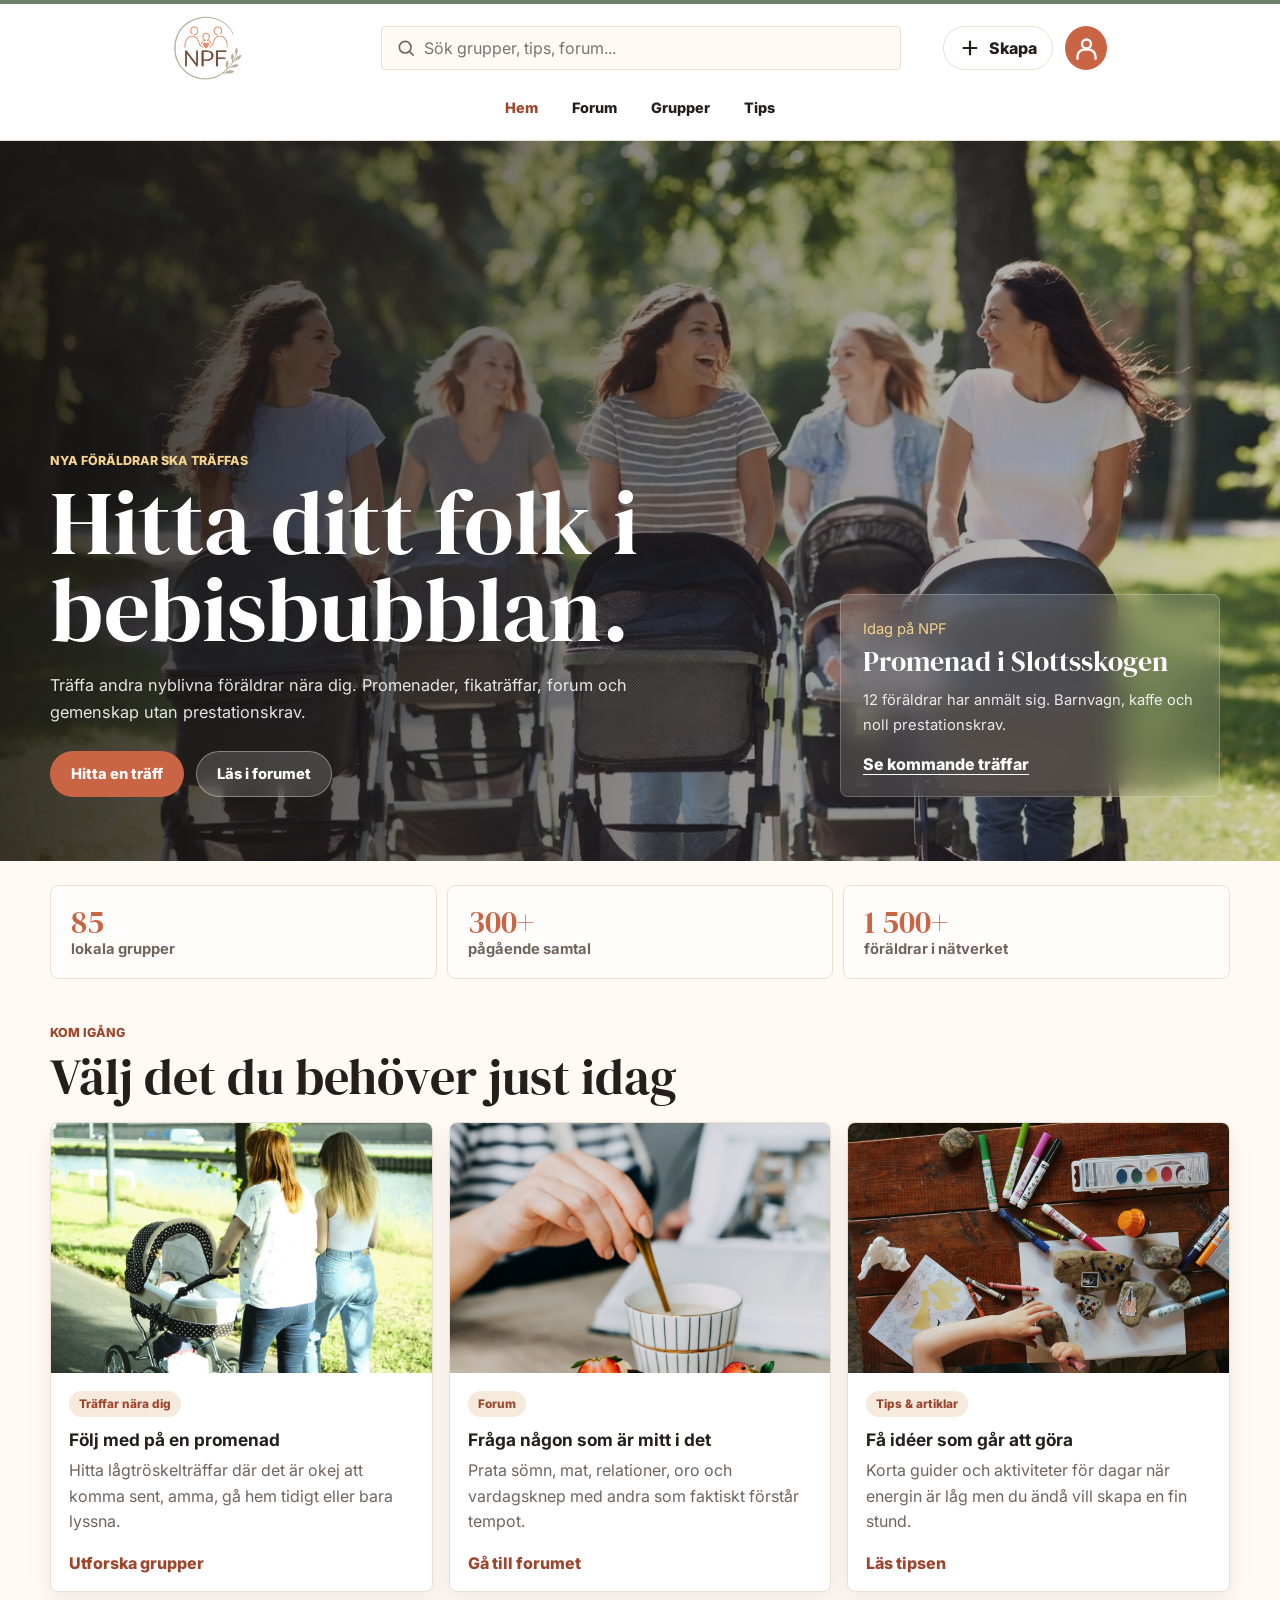
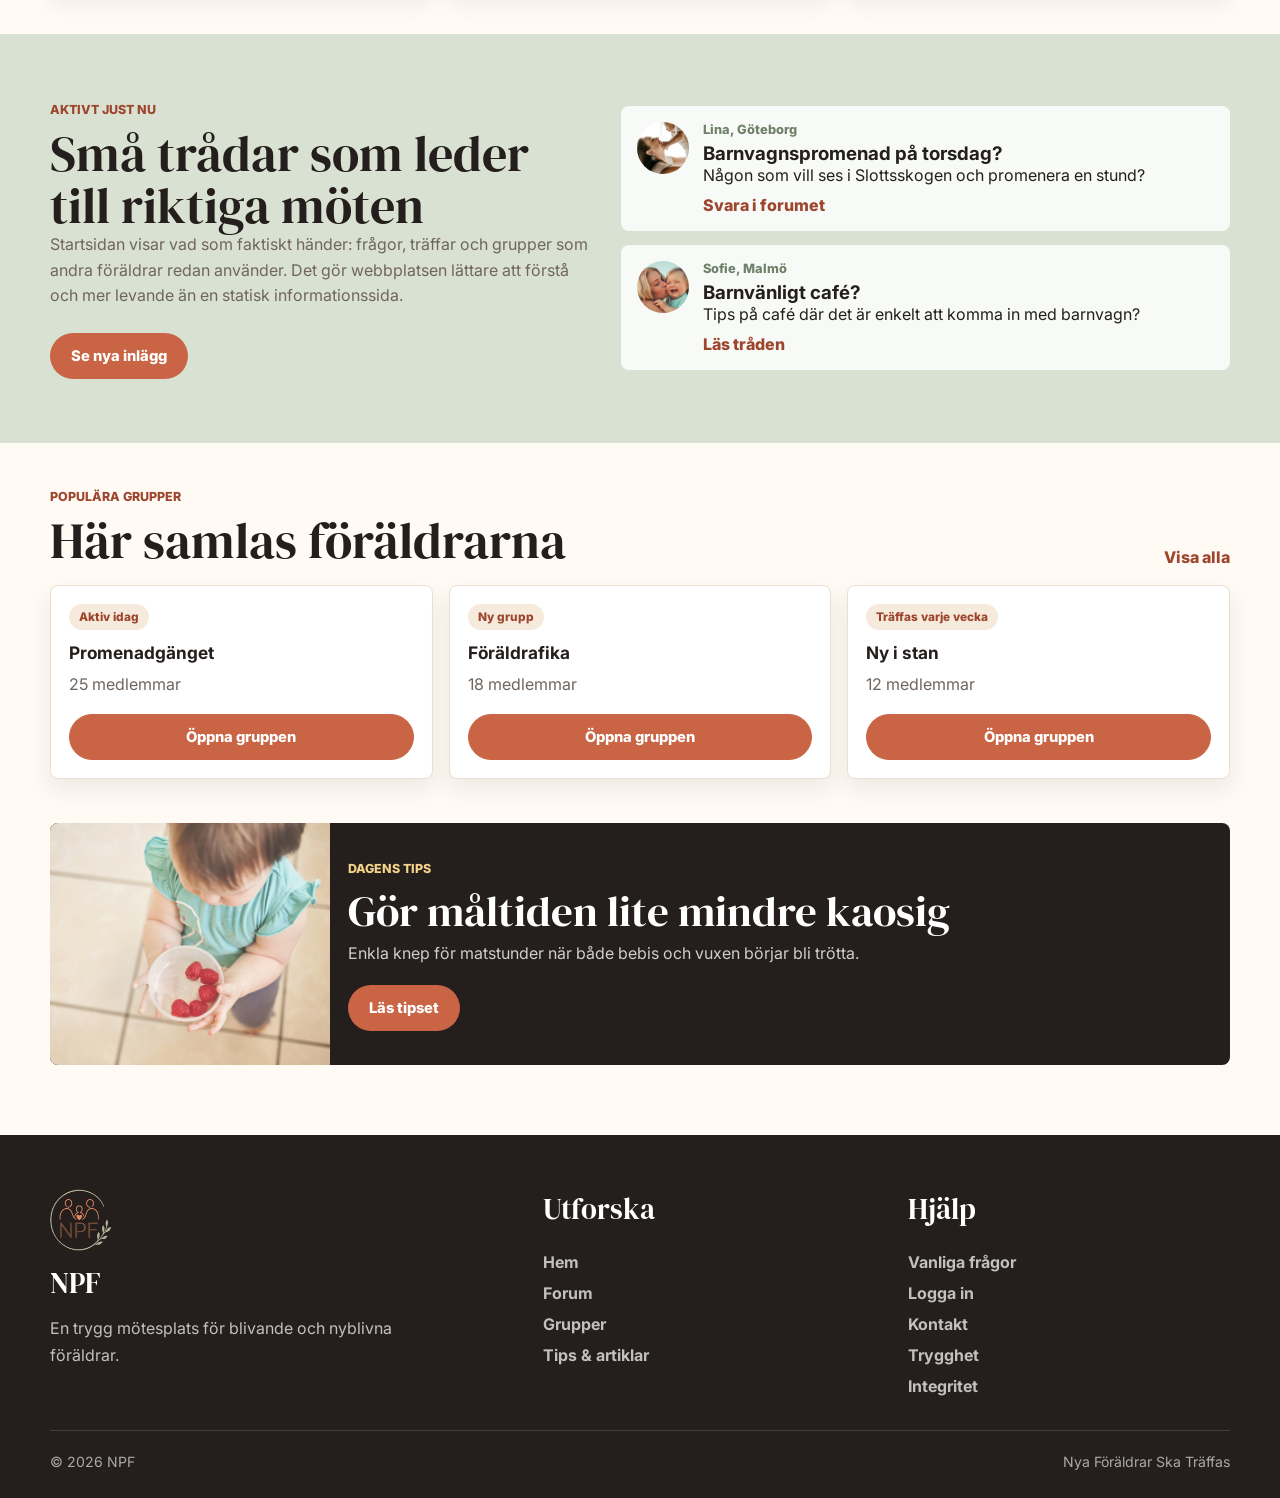
==== index.html @ 1217c2f8 "first commit" ====
<!DOCTYPE html>
<html lang="sv">
<head>
  <meta charset="UTF-8">
  <meta name="viewport" content="width=device-width, initial-scale=1.0">
  <title>NPF - Nya föräldrar ska träffas</title>

  <link rel="preconnect" href="https://fonts.googleapis.com">
  <link rel="preconnect" href="https://fonts.gstatic.com" crossorigin>
  <link href="https://fonts.googleapis.com/css2?family=DM+Serif+Display&family=Inter:wght@400;500;600;700;800&display=swap" rel="stylesheet">

  <link rel="stylesheet" href="style.css">
</head>

<body class="home-page">

<header class="topbar">
  <a href="index.html" class="logo" aria-label="NPF startsida">
    <img src="images/LoggaNPF.png" alt="NPF logotyp">
  </a>

  <nav class="desktop-nav" aria-label="Huvudmeny">
    <a href="index.html" class="active">Hem</a>
    <a href="forum.html">Forum</a>
    <a href="grupper.html">Grupper</a>
    <a href="tips.html">Tips</a>
  </nav>

  <form class="header-search" action="forum.html">
    <label class="sr-only" for="site-search-home">Sök</label>
    <input type="search" id="site-search-home" name="q" placeholder="Sök grupper, tips, forum...">
  </form>

  <details class="mobile-menu">
    <summary aria-label="Öppna meny"><span></span><span></span><span></span></summary>
    <nav aria-label="Mobilmeny">
      <a href="index.html">Hem</a>
      <a href="forum.html">Forum</a>
      <a href="grupper.html">Grupper</a>
      <a href="tips.html">Tips</a>
      <a href="skapa-inlagg.html">Skapa inlägg</a>
      <a href="profil.html">Profil</a>
    </nav>
  </details>

  <nav class="nav-actions" aria-label="Snabbval">
    <a href="skapa-inlagg.html" class="create-action">
      <svg viewBox="0 0 24 24" aria-hidden="true"><path d="M12 5v14"></path><path d="M5 12h14"></path></svg>
      Skapa
    </a>
    <details class="mobile-search-popover">
      <summary class="icon-action" aria-label="Sök">
        <svg viewBox="0 0 24 24" aria-hidden="true">
        <circle cx="11" cy="11" r="6.5"></circle>
        <path d="m16 16 4.2 4.2"></path>
      </svg>
      </summary>
      <form class="mobile-search-dialog" action="forum.html">
        <label class="sr-only" for="quick-search">Sök</label>
        <input type="search" id="quick-search" name="q" placeholder="Sök grupper, tips, forum...">
        <button type="submit" class="button primary">Sök</button>
      </form>
    </details>
    <a href="profil.html" class="avatar-action" aria-label="Profil">
      <svg viewBox="0 0 24 24" aria-hidden="true"><circle cx="12" cy="8" r="4"></circle><path d="M4 21v-2a6 6 0 0 1 6-6h4a6 6 0 0 1 6 6v2"></path></svg>
    </a>
  </nav>
</header>

<main>
  <section class="hero hero-home" aria-labelledby="hero-title">
    <div class="hero-content">
      <span class="eyebrow">Nya föräldrar ska träffas</span>
      <h1 id="hero-title">Hitta ditt folk i bebisbubblan.</h1>
      <p>
        Träffa andra nyblivna föräldrar nära dig. Promenader, fikaträffar,
        forum och gemenskap utan prestationskrav.
      </p>

      <div class="hero-buttons">
        <a href="grupper.html" class="button primary">Hitta en träff</a>
        <a href="forum.html" class="button secondary">Läs i forumet</a>
      </div>
    </div>

    <aside class="hero-panel" aria-label="Aktuellt på NPF">
      <p class="panel-kicker">Idag på NPF</p>
      <h2>Promenad i Slottsskogen</h2>
      <p>12 föräldrar har anmält sig. Barnvagn, kaffe och noll prestationskrav.</p>
      <a href="grupp-promenad.html">Se kommande träffar</a>
    </aside>
  </section>

  <section class="intro-strip" aria-label="Kort information">
    <article>
      <strong>85</strong>
      <span>lokala grupper</span>
    </article>
    <article>
      <strong>300+</strong>
      <span>pågående samtal</span>
    </article>
    <article>
      <strong>1 500+</strong>
      <span>föräldrar i nätverket</span>
    </article>
  </section>

  <section class="home-section">
    <div class="section-header">
      <div>
        <span class="eyebrow">Kom igång</span>
        <h2>Välj det du behöver just idag</h2>
      </div>
    </div>

    <div class="feature-grid">
      <article class="feature-card">
        <img src="images/promenad.jpg" alt="Två föräldrar promenerar med barnvagn">
        <div>
          <span class="tag">Träffar nära dig</span>
          <h3>Följ med på en promenad</h3>
          <p>Hitta lågtröskelträffar där det är okej att komma sent, amma, gå hem tidigt eller bara lyssna.</p>
          <a href="grupper.html" class="text-link">Utforska grupper</a>
        </div>
      </article>

      <article class="feature-card">
        <img src="images/fika.jpg" alt="Fika på ett café">
        <div>
          <span class="tag">Forum</span>
          <h3>Fråga någon som är mitt i det</h3>
          <p>Prata sömn, mat, relationer, oro och vardagsknep med andra som faktiskt förstår tempot.</p>
          <a href="forum.html" class="text-link">Gå till forumet</a>
        </div>
      </article>

      <article class="feature-card">
        <img src="images/leksak.jpg" alt="Barn som pysslar vid ett bord">
        <div>
          <span class="tag">Tips & artiklar</span>
          <h3>Få idéer som går att göra</h3>
          <p>Korta guider och aktiviteter för dagar när energin är låg men du ändå vill skapa en fin stund.</p>
          <a href="tips.html" class="text-link">Läs tipsen</a>
        </div>
      </article>
    </div>
  </section>

  <section class="split-section">
    <div class="story-copy">
      <span class="eyebrow">Aktivt just nu</span>
      <h2>Små trådar som leder till riktiga möten</h2>
      <p>
        Startsidan visar vad som faktiskt händer: frågor, träffar och grupper
        som andra föräldrar redan använder. Det gör webbplatsen lättare att
        förstå och mer levande än en statisk informationssida.
      </p>
      <a href="forum.html" class="button primary">Se nya inlägg</a>
    </div>

    <div class="activity-stack">
      <article class="activity-card">
        <img src="images/Lina.jpg" alt="Profilbild på Lina" class="profile-img">
        <div>
          <p class="activity-meta">Lina, Göteborg</p>
          <h3>Barnvagnspromenad på torsdag?</h3>
          <p>Någon som vill ses i Slottsskogen och promenera en stund?</p>
          <a href="forum.html" class="text-link">Svara i forumet</a>
        </div>
      </article>

      <article class="activity-card">
        <img src="images/Sofie.jpg" alt="Profilbild på Sofie" class="profile-img">
        <div>
          <p class="activity-meta">Sofie, Malmö</p>
          <h3>Barnvänligt café?</h3>
          <p>Tips på café där det är enkelt att komma in med barnvagn?</p>
          <a href="forum.html" class="text-link">Läs tråden</a>
        </div>
      </article>
    </div>
  </section>

  <section class="home-section">
    <div class="section-header">
      <div>
        <span class="eyebrow">Populära grupper</span>
        <h2>Här samlas föräldrarna</h2>
      </div>
      <a href="grupper.html">Visa alla</a>
    </div>

    <div class="group-preview-grid">
      <article class="group-card home-group-card">
        <span class="group-status">Aktiv idag</span>
        <h3>Promenadgänget</h3>
        <p>25 medlemmar</p>
        <a href="grupp-promenad.html" class="button secondary">Öppna gruppen</a>
      </article>

      <article class="group-card home-group-card">
        <span class="group-status">Ny grupp</span>
        <h3>Föräldrafika</h3>
        <p>18 medlemmar</p>
        <a href="grupp-foraldrafika.html" class="button secondary">Öppna gruppen</a>
      </article>

      <article class="group-card home-group-card">
        <span class="group-status">Träffas varje vecka</span>
        <h3>Ny i stan</h3>
        <p>12 medlemmar</p>
        <a href="grupp-ny-i-stan.html" class="button secondary">Öppna gruppen</a>
      </article>
    </div>
  </section>

  <section class="daily-tip">
    <img src="images/mat.jpg" alt="Barn som håller en skål med hallon">
    <div class="tip-text">
      <span class="eyebrow">Dagens tips</span>
      <h2>Gör måltiden lite mindre kaosig</h2>
      <p>Enkla knep för matstunder när både bebis och vuxen börjar bli trötta.</p>
    </div>
    <a href="tips.html" class="button primary">Läs tipset</a>
  </section>
</main>

<footer class="site-footer">
  <div class="footer-main">
    <div class="footer-brand">
      <img src="images/LoggaNPF.png" alt="NPF logotyp">
      <h2>NPF</h2>
      <p>En trygg mötesplats för blivande och nyblivna föräldrar.</p>
    </div>

    <nav class="footer-column" aria-label="Utforska">
      <h3>Utforska</h3>
      <a href="index.html">Hem</a>
      <a href="forum.html">Forum</a>
      <a href="grupper.html">Grupper</a>
      <a href="tips.html">Tips & artiklar</a>
    </nav>

    <nav class="footer-column" aria-label="Hjälp">
      <h3>Hjälp</h3>
      <a href="tips.html">Vanliga frågor</a>
      <a href="login.html">Logga in</a>
      <a href="profil.html">Kontakt</a>
      <a href="forum.html">Trygghet</a>
      <a href="profil.html">Integritet</a>
    </nav>
  </div>

  <div class="footer-bottom">
    <p>© 2026 NPF</p>
    <p>Nya Föräldrar Ska Träffas</p>
  </div>
</footer>

<nav class="bottom-nav" aria-label="Huvudmeny">
  <a href="index.html" class="active">Hem</a>
  <a href="forum.html">Forum</a>
  <a href="grupper.html">Grupper</a>
  <a href="tips.html">Tips</a>
  <a href="profil.html">Profil</a>
</nav>

</body>
</html>
---- style.css ----
:root {
  --ink: #241f1c;
  --muted: #70655d;
  --paper: #fffaf4;
  --surface: #ffffff;
  --line: #eadfd2;
  --sage: #d9e2d2;
  --sage-strong: #6f8269;
  --clay: #c96545;
  --clay-dark: #9d452d;
  --butter: #f5d38a;
  --rose: #f3c5b9;
  --shadow: 0 18px 45px rgba(36, 31, 28, 0.11);
  --soft-shadow: 0 10px 24px rgba(36, 31, 28, 0.08);
  --heading-font: "DM Serif Display", Georgia, serif;
  --body-font: "Inter", Arial, sans-serif;
}

* {
  box-sizing: border-box;
  margin: 0;
  padding: 0;
}

html {
  scroll-behavior: smooth;
}

body {
  min-height: 100vh;
  padding-bottom: 0;
  background:
    linear-gradient(180deg, rgba(217, 226, 210, 0.38), transparent 360px),
    var(--paper);
  color: var(--ink);
  font-family: var(--body-font);
}

img {
  display: block;
  max-width: 100%;
  height: auto;
}

a {
  color: inherit;
}

button,
input {
  font: inherit;
}

main {
  width: min(100% - 32px, 1160px);
  margin: 0 auto;
  padding-bottom: 56px;
}

.topbar {
  position: sticky;
  top: 0;
  z-index: 60;
  width: 100%;
  min-height: 82px;
  margin: 0 0 28px;
  display: grid;
  grid-template-columns: auto 1fr auto;
  align-items: center;
  gap: 18px;
  border-top: 4px solid var(--sage-strong);
  border-bottom: 1px solid var(--line);
  background: var(--surface);
  padding: 10px max(18px, calc((100vw - 1180px) / 2));
}

.logo {
  display: inline-flex;
  align-items: center;
  gap: 10px;
  text-decoration: none;
  font-weight: 800;
  letter-spacing: 0;
}

.logo img {
  width: 88px;
  height: 58px;
  object-fit: contain;
}

.desktop-nav {
  display: none;
}

.header-search {
  display: none;
}

.sr-only {
  position: absolute;
  width: 1px;
  height: 1px;
  overflow: hidden;
  clip: rect(0, 0, 0, 0);
  white-space: nowrap;
}

.profile-link {
  display: none;
}

.top-icons {
  display: none;
}

.nav-actions {
  display: flex;
  align-items: center;
  justify-content: flex-end;
  gap: 12px;
}

.mobile-menu {
  justify-self: end;
  position: relative;
}

.mobile-menu summary {
  width: 32px;
  height: 32px;
  display: grid;
  place-items: center;
  gap: 3px;
  border: 0;
  border-radius: 0;
  background: transparent;
  cursor: pointer;
  list-style: none;
}

.mobile-menu summary::-webkit-details-marker {
  display: none;
}

.mobile-menu summary span {
  width: 21px;
  height: 2px;
  display: block;
  border-radius: 999px;
  background: var(--ink);
  transition: transform 0.18s ease, opacity 0.18s ease;
}

.mobile-menu[open] summary span:nth-child(1) {
  transform: translateY(5px) rotate(45deg);
}

.mobile-menu[open] summary span:nth-child(2) {
  opacity: 0;
}

.mobile-menu[open] summary span:nth-child(3) {
  transform: translateY(-5px) rotate(-45deg);
}

.mobile-menu nav {
  position: absolute;
  top: calc(100% + 12px);
  right: -56px;
  z-index: 40;
  width: min(86vw, 320px);
  display: grid;
  gap: 8px;
  border: 1px solid var(--line);
  border-radius: 8px;
  background: var(--surface);
  padding: 14px;
  box-shadow: var(--shadow);
}

.mobile-menu nav a {
  border-radius: 8px;
  padding: 12px;
  text-decoration: none;
  font-weight: 800;
}

.mobile-menu nav a:hover {
  background: var(--paper);
}

.mobile-search-dialog input,
.header-search input {
  width: 100%;
  min-height: 42px;
  border: 1px solid var(--line);
  border-radius: 999px;
  background: var(--paper);
  color: var(--ink);
  padding: 0 14px;
}

.mobile-search-popover {
  position: relative;
}

.mobile-search-popover summary {
  list-style: none;
  cursor: pointer;
}

.mobile-search-popover summary::-webkit-details-marker {
  display: none;
}

.mobile-search-dialog {
  position: absolute;
  top: calc(100% + 12px);
  right: 0;
  z-index: 50;
  width: min(86vw, 330px);
  display: grid;
  gap: 10px;
  border: 1px solid var(--line);
  border-radius: 8px;
  background: var(--surface);
  padding: 14px;
  box-shadow: var(--shadow);
}

.mobile-search-dialog input {
  border-radius: 8px;
}

.mobile-search-dialog .button {
  width: 100%;
}

.create-action,
.icon-action,
.avatar-action {
  min-height: 44px;
  display: inline-flex;
  align-items: center;
  justify-content: center;
  border: 0;
  text-decoration: none;
  font-weight: 800;
}

.create-action {
  border-radius: 999px;
  border: 1px solid var(--line);
  background: var(--surface);
  color: var(--ink);
  padding: 0 15px;
}

.create-action svg {
  width: 22px;
  height: 22px;
  margin-right: 8px;
  fill: none;
  stroke: currentColor;
  stroke-linecap: round;
  stroke-linejoin: round;
  stroke-width: 2.4;
}

.icon-action,
.avatar-action {
  position: relative;
  width: 42px;
  height: 42px;
  min-width: 42px;
  flex: 0 0 42px;
  border-radius: 50%;
  background: transparent;
  color: var(--ink);
}

.icon-action svg {
  width: 25px;
  height: 25px;
  display: block;
  fill: none;
  stroke: currentColor;
  stroke-linecap: round;
  stroke-linejoin: round;
  stroke-width: 2;
}

.notification-dot {
  display: none;
}

.avatar-action {
  aspect-ratio: 1;
  background: var(--clay);
  color: #fff;
  font-size: 1rem;
  line-height: 1;
  padding: 0;
}

.avatar-action svg {
  width: 27px;
  height: 27px;
  fill: none;
  stroke: currentColor;
  stroke-linecap: round;
  stroke-linejoin: round;
  stroke-width: 2.1;
}

.create-action:hover,
.create-action.active {
  border-color: var(--clay);
  background: #fff7f1;
  color: var(--clay-dark);
}

.icon-action:hover,
.icon-action.active,
.avatar-action:hover,
.avatar-action.active {
  background: var(--clay-dark);
  color: #fff;
}

.hero {
  position: relative;
  overflow: hidden;
  border-radius: 8px;
  box-shadow: var(--shadow);
}

.hero-home {
  min-height: 620px;
  margin: 10px 0 22px;
  padding: 28px;
  display: grid;
  align-items: end;
  gap: 24px;
  background:
    linear-gradient(90deg, rgba(24, 20, 18, 0.86), rgba(24, 20, 18, 0.52) 48%, rgba(24, 20, 18, 0.18)),
    url("Mammor.jpg") center / cover;
  color: #fff;
}

.hero-content {
  max-width: 680px;
  padding-top: 120px;
}

.eyebrow {
  display: inline-flex;
  align-items: center;
  margin-bottom: 12px;
  color: var(--clay-dark);
  font-size: 0.78rem;
  font-weight: 800;
  letter-spacing: 0;
  text-transform: uppercase;
}

.hero .eyebrow,
.hero-panel .panel-kicker {
  color: var(--butter);
}

.hero h1,
.page-heading h1,
.section-header h2,
.story-copy h2,
.tip-text h2,
.article-content h2,
.create-post h2,
.profile-card h2,
.interests h2,
.saved-groups h2,
.latest-post h2,
.footer-brand h2,
.footer-column h3 {
  font-family: var(--heading-font);
  font-weight: 400;
  letter-spacing: 0;
}

.hero h1 {
  max-width: 720px;
  margin-bottom: 18px;
  font-size: clamp(3rem, 9vw, 5.7rem);
  line-height: 0.95;
}

.hero p {
  max-width: 590px;
  color: rgba(255, 255, 255, 0.88);
  font-size: 1.02rem;
  line-height: 1.7;
}

.hero-buttons,
.group-actions {
  display: flex;
  flex-wrap: wrap;
  gap: 12px;
  margin-top: 24px;
}

.button {
  min-height: 46px;
  display: inline-flex;
  align-items: center;
  justify-content: center;
  border: 1px solid transparent;
  border-radius: 999px;
  padding: 12px 20px;
  text-decoration: none;
  font-size: 0.92rem;
  font-weight: 800;
  transition: transform 160ms ease, box-shadow 160ms ease, background 160ms ease;
}

.button:hover {
  transform: translateY(-1px);
  box-shadow: var(--soft-shadow);
}

.primary {
  background: var(--clay);
  color: #fff;
}

.primary:hover {
  background: var(--clay-dark);
}

.secondary {
  background: var(--surface);
  color: var(--ink);
  border-color: var(--line);
}

.hero .secondary {
  background: rgba(255, 255, 255, 0.16);
  color: #fff;
  border-color: rgba(255, 255, 255, 0.36);
  backdrop-filter: blur(10px);
}

.hero-panel {
  width: min(100%, 380px);
  padding: 22px;
  border: 1px solid rgba(255, 255, 255, 0.22);
  border-radius: 8px;
  background: rgba(255, 250, 244, 0.13);
  backdrop-filter: blur(16px);
}

.hero-panel h2 {
  margin-bottom: 8px;
  font-family: var(--heading-font);
  font-size: 1.75rem;
  font-weight: 400;
}

.hero-panel p {
  font-size: 0.92rem;
}

.hero-panel a {
  display: inline-block;
  margin-top: 16px;
  color: #fff;
  font-weight: 800;
  text-decoration: underline;
  text-underline-offset: 4px;
}

.intro-strip {
  display: grid;
  grid-template-columns: 1fr;
  gap: 10px;
  margin-bottom: 42px;
}

.intro-strip article {
  padding: 20px;
  border: 1px solid var(--line);
  border-radius: 8px;
  background: rgba(255, 255, 255, 0.72);
}

.intro-strip strong {
  display: block;
  color: var(--clay);
  font-family: var(--heading-font);
  font-size: 2rem;
  font-weight: 400;
  line-height: 1;
}

.intro-strip span {
  color: var(--muted);
  font-size: 0.92rem;
  font-weight: 700;
}

.home-section,
.split-section,
.forum-preview,
.popular-groups,
.meetups,
.interests,
.saved-groups,
.latest-post {
  margin-top: 42px;
}

.section-header {
  display: flex;
  align-items: end;
  justify-content: space-between;
  gap: 18px;
  margin-bottom: 18px;
}

.section-header h2,
.story-copy h2 {
  max-width: 660px;
  font-size: clamp(2rem, 5vw, 3.1rem);
  line-height: 1.04;
}

.section-header > a,
.text-link {
  color: var(--clay-dark);
  font-weight: 800;
  text-decoration: none;
}

.compact-header {
  margin-bottom: 14px;
}

.section-header > a:hover,
.text-link:hover {
  text-decoration: underline;
  text-underline-offset: 4px;
}

.activity-card .text-link {
  display: inline-flex;
  margin-top: 10px;
}

.feature-grid,
.group-preview-grid,
.article-list {
  display: grid;
  gap: 16px;
}

.feature-card,
.group-card,
.post-card,
.article-card,
.featured-article,
.meetup-card,
.profile-card,
.small-card,
.create-post {
  border: 1px solid var(--line);
  border-radius: 8px;
  background: var(--surface);
  box-shadow: var(--soft-shadow);
}

.feature-card {
  overflow: hidden;
}

.feature-card img {
  width: 100%;
  height: 210px;
  object-fit: cover;
}

.feature-card div,
.group-card,
.article-content,
.create-post,
.profile-card,
.small-card {
  padding: 18px;
}

.feature-card h3,
.group-card h3,
.post-title-row h3,
.article-card h3,
.meetup-content h3,
.small-card h3 {
  margin-bottom: 8px;
  font-size: 1.08rem;
  line-height: 1.25;
}

.feature-card p,
.group-card p,
.post-content p,
.article-content p,
.article-card p,
.meetup-content p,
.small-card p,
.page-heading p,
.story-copy p,
.tip-text p,
.create-post p,
.profile-card p {
  color: var(--muted);
  line-height: 1.6;
}

.feature-card .text-link {
  display: inline-block;
  margin-top: 16px;
}

.split-section {
  display: grid;
  gap: 22px;
  align-items: center;
  padding: 24px;
  border-radius: 8px;
  background: var(--sage);
}

.story-copy .button {
  margin-top: 24px;
}

.activity-stack {
  display: grid;
  gap: 14px;
}

.activity-card,
.post-card,
.meetup-card {
  display: flex;
  gap: 14px;
  padding: 16px;
}

.activity-card {
  align-items: flex-start;
  background: rgba(255, 255, 255, 0.82);
  border-radius: 8px;
}

.activity-meta {
  margin-bottom: 5px;
  color: var(--sage-strong) !important;
  font-size: 0.8rem !important;
  font-weight: 800;
}

.profile-img {
  width: 52px;
  height: 52px;
  flex: 0 0 52px;
  border-radius: 50%;
  object-fit: cover;
}

.group-preview-grid .button,
.home-group-card .button {
  width: 100%;
  margin-top: 16px;
}

.home-group-card .button.secondary {
  border-color: var(--clay);
  background: var(--clay);
  color: #fff;
}

.group-status,
.tag {
  display: inline-flex;
  width: fit-content;
  align-items: center;
  margin-bottom: 12px;
  border-radius: 999px;
  background: #f5eadc;
  color: var(--clay-dark);
  padding: 6px 10px;
  font-size: 0.74rem;
  font-weight: 800;
}

.daily-tip {
  display: grid;
  gap: 18px;
  margin-top: 44px;
  overflow: hidden;
  border-radius: 8px;
  background: var(--ink);
  color: #fff;
}

.daily-tip img {
  width: 100%;
  height: 220px;
  object-fit: cover;
}

.daily-tip .tip-text {
  padding: 0 20px;
}

.daily-tip .eyebrow {
  color: var(--butter);
}

.daily-tip h2 {
  margin-bottom: 8px;
  font-size: clamp(1.9rem, 5vw, 2.7rem);
  line-height: 1.05;
}

.daily-tip p {
  color: rgba(255, 255, 255, 0.78);
}

.daily-tip .button {
  margin: 0 20px 20px;
}

.bottom-nav {
  display: none;
}

.bottom-nav a {
  display: grid;
  min-height: 44px;
  place-items: center;
  border-radius: 999px;
  color: var(--muted);
  text-decoration: none;
  font-size: 0.78rem;
  font-weight: 800;
}

.bottom-nav a.active {
  background: var(--ink);
  color: #fff;
}

.site-footer {
  display: block;
  margin-top: 50px;
  padding: 36px 0 24px;
  background: var(--ink);
  color: #fff;
}

.footer-main,
.footer-bottom {
  width: min(100% - 32px, 1180px);
  margin: 0 auto;
}

.footer-main {
  display: grid;
  gap: 26px;
  padding-bottom: 26px;
}

.footer-brand img {
  width: 58px;
  height: 58px;
  border-radius: 50%;
  margin-bottom: 10px;
}

.footer-brand h2,
.footer-column h3 {
  margin-bottom: 10px;
  color: #fff;
  font-size: 1.6rem;
}

.footer-brand p {
  color: rgba(255, 255, 255, 0.72);
  line-height: 1.7;
}

.footer-column {
  display: flex;
  flex-direction: column;
  gap: 10px;
}

.footer-column a {
  color: rgba(255, 255, 255, 0.72);
  text-decoration: none;
  font-weight: 700;
}

.footer-column a:hover {
  color: #fff;
}

.footer-bottom {
  display: grid;
  gap: 6px;
  border-top: 1px solid rgba(255, 255, 255, 0.14);
  padding-top: 18px;
  color: rgba(255, 255, 255, 0.62);
  font-size: 0.86rem;
}

.page-heading {
  max-width: 720px;
  margin: 18px 0 26px;
}

.page-heading h1 {
  margin-bottom: 10px;
  font-size: clamp(2.7rem, 8vw, 4.5rem);
  line-height: 0.98;
}

.search-section {
  max-width: 680px;
  margin-bottom: 18px;
}

.search-section label {
  display: block;
  margin-bottom: 8px;
  color: var(--muted);
  font-size: 0.88rem;
  font-weight: 800;
}

.search-section input {
  width: 100%;
  min-height: 50px;
  border: 1px solid var(--line);
  border-radius: 999px;
  background: var(--surface);
  color: var(--ink);
  padding: 0 18px;
  box-shadow: var(--soft-shadow);
}

.filter-section {
  display: flex;
  gap: 10px;
  margin-bottom: 28px;
  overflow-x: auto;
  padding-bottom: 8px;
}

.filter {
  min-height: 40px;
  border: 1px solid var(--line);
  border-radius: 999px;
  background: var(--surface);
  color: var(--ink);
  padding: 0 16px;
  font-weight: 800;
  white-space: nowrap;
}

.filter.active {
  background: var(--ink);
  color: #fff;
}

.featured-article {
  overflow: hidden;
  margin-bottom: 18px;
}

.featured-article img {
  width: 100%;
  height: 250px;
  object-fit: cover;
}

.article-content h2 {
  margin: 4px 0 10px;
  font-size: 2.1rem;
  line-height: 1.04;
}

.reading-time,
.group-meta {
  margin-top: 10px;
  color: var(--clay-dark) !important;
  font-size: 0.86rem;
  font-weight: 800;
}

.article-card {
  display: grid;
  grid-template-columns: 110px 1fr;
  gap: 14px;
  padding: 12px;
}

.article-card img {
  width: 110px;
  height: 132px;
  border-radius: 8px;
  object-fit: cover;
}

.load-more,
.create-group {
  margin-top: 28px;
  text-align: center;
}

.group-card {
  overflow: hidden;
}

.group-card-link {
  height: 100%;
  display: flex;
  flex-direction: column;
  color: inherit;
  text-decoration: none;
  transition: transform 160ms ease, box-shadow 160ms ease;
}

.group-card-link:hover {
  transform: translateY(-3px);
  box-shadow: var(--shadow);
}

.groups-page .popular-groups .group-card-link {
  min-height: 100%;
  padding: 0;
  overflow: hidden;
  background: var(--surface);
}

.groups-page .popular-groups .group-card-link > img {
  width: calc(100% + 2px);
  height: 230px;
  max-width: none;
  margin: -1px -1px 0;
  object-fit: cover;
  transition: transform 220ms ease;
}

.groups-page .popular-groups .group-card-link:hover > img {
  transform: scale(1.03);
}

.groups-page .popular-groups .group-card-link .group-content {
  min-height: 210px;
  padding: 20px;
}

.groups-page .popular-groups .group-card-link h3,
.groups-page .popular-groups .group-card-link p,
.groups-page .popular-groups .group-card-link .group-meta,
.groups-page .popular-groups .group-card-link .card-cta {
  color: inherit !important;
}

.groups-page .popular-groups .group-card-link .group-meta,
.groups-page .popular-groups .group-card-link .card-cta {
  color: var(--clay-dark) !important;
}

.groups-page .popular-groups .group-card-link .card-cta {
  width: 100%;
  min-height: 42px;
  align-items: center;
  justify-content: center;
  border: 1px solid var(--clay);
  border-radius: 999px;
  background: var(--clay);
  color: #fff !important;
  padding: 0 16px;
  text-decoration: none;
}

.group-card img {
  width: 100%;
  height: 210px;
  margin: -20px -20px 16px;
  max-width: calc(100% + 40px);
  object-fit: cover;
}

.group-content {
  display: flex;
  flex: 1;
  flex-direction: column;
}

.card-cta {
  display: inline-flex;
  width: fit-content;
  margin-top: auto;
  padding-top: 18px;
  color: var(--clay-dark);
  font-weight: 800;
}

.meetup-card {
  align-items: flex-start;
}

.date-box {
  width: 66px;
  height: 74px;
  flex: 0 0 66px;
  display: grid;
  place-items: center;
  border-radius: 8px;
  background: var(--sage);
  text-align: center;
}

.date-box span {
  display: block;
  color: var(--clay-dark);
  font-family: var(--heading-font);
  font-size: 1.9rem;
  line-height: 0.9;
}

.date-box p {
  color: var(--ink);
  font-size: 0.74rem;
  font-weight: 800;
  text-transform: uppercase;
}

.create-group .button {
  width: 100%;
}

.create-post {
  margin-bottom: 28px;
}

.create-post h2 {
  margin-bottom: 8px;
  font-size: 2rem;
}

.create-post .button {
  margin-top: 18px;
}

.forum-list {
  display: grid;
  gap: 14px;
}

.post-card {
  align-items: flex-start;
}

.post-title-row {
  display: flex;
  align-items: flex-start;
  justify-content: space-between;
  gap: 12px;
}

.post-meta {
  display: flex;
  flex-wrap: wrap;
  gap: 10px;
  margin-top: 10px;
  color: var(--muted);
  font-size: 0.82rem;
  font-weight: 700;
}

.post-actions {
  display: grid;
  grid-template-columns: repeat(3, 1fr);
  gap: 8px;
  margin-top: 14px;
  padding-top: 12px;
  border-top: 1px solid var(--line);
}

.post-actions button,
.post-actions a {
  min-height: 38px;
  display: inline-flex;
  align-items: center;
  justify-content: center;
  gap: 8px;
  border: 1px solid var(--line);
  border-radius: 4px;
  background: var(--paper);
  color: var(--clay-dark);
  font: inherit;
  font-size: 0.86rem;
  font-weight: 800;
  text-decoration: none;
  cursor: pointer;
}

.post-actions svg {
  width: 18px;
  height: 18px;
  flex: 0 0 18px;
  fill: none;
  stroke: currentColor;
  stroke-linecap: round;
  stroke-linejoin: round;
  stroke-width: 2;
}

.post-actions button:hover,
.post-actions a:hover {
  background: var(--surface);
  border-color: var(--clay);
}

.profile-card {
  position: relative;
  max-width: 560px;
  text-align: center;
}

.profile-page .page-heading,
.profile-page .profile-card,
.profile-page .interests,
.profile-page .saved-groups,
.profile-page .latest-post {
  margin-right: auto;
  margin-left: auto;
}

.profile-page .page-heading {
  text-align: center;
}

.profile-page .profile-card {
  max-width: 620px;
}

.profile-page .interests,
.profile-page .saved-groups,
.profile-page .latest-post {
  max-width: 780px;
}

.profile-page .interests {
  text-align: center;
}

.profile-page .interest-list {
  justify-content: center;
}

.edit-button {
  position: absolute;
  top: 16px;
  right: 16px;
  min-height: 38px;
  border: 1px solid var(--line);
  border-radius: 999px;
  background: var(--paper);
  color: var(--ink);
  padding: 0 14px;
  font-weight: 800;
}

.profile-large {
  width: 120px;
  height: 120px;
  margin: 0 auto 16px;
  border-radius: 50%;
  object-fit: cover;
}

.profile-bio {
  max-width: 460px;
  margin: 16px auto 0;
}

.profile-stats {
  display: grid;
  grid-template-columns: repeat(3, 1fr);
  gap: 10px;
  margin-top: 20px;
}

.profile-stats div {
  border: 1px solid var(--line);
  border-radius: 8px;
  background: var(--paper);
  padding: 12px 8px;
}

.profile-stats dt {
  color: var(--clay-dark);
  font-family: var(--heading-font);
  font-size: 1.8rem;
  line-height: 1;
}

.profile-stats dd {
  margin-top: 4px;
  color: var(--muted);
  font-size: 0.78rem;
  font-weight: 800;
}

.profile-card h2,
.interests h2,
.saved-groups h2,
.latest-post h2 {
  margin-bottom: 12px;
  font-size: 2rem;
}

.form-shell,
.detail-card,
.auth-card {
  border: 1px solid var(--line);
  border-radius: 8px;
  background: var(--surface);
  box-shadow: var(--soft-shadow);
}

.form-shell {
  max-width: 760px;
  padding: 22px;
}

.post-form {
  display: grid;
  gap: 12px;
}

.post-form label {
  color: var(--ink);
  font-size: 0.9rem;
  font-weight: 800;
}

.post-form input,
.post-form select,
.post-form textarea {
  width: 100%;
  border: 1px solid var(--line);
  border-radius: 8px;
  background: var(--paper);
  color: var(--ink);
  padding: 14px 15px;
  resize: vertical;
}

.visibility-options {
  display: grid;
  gap: 10px;
  border: 0;
  padding: 0;
}

.visibility-options legend {
  margin-bottom: 2px;
  font-weight: 800;
}

.visibility-options label {
  display: grid;
  grid-template-columns: auto 1fr;
  gap: 12px;
  align-items: flex-start;
  border: 1px solid var(--line);
  border-radius: 8px;
  background: var(--paper);
  padding: 14px;
}

.visibility-options input {
  width: auto;
  margin-top: 4px;
}

.visibility-options strong {
  display: block;
  margin-bottom: 2px;
  color: var(--ink);
}

.visibility-options span {
  color: var(--muted);
  line-height: 1.45;
}

.form-actions {
  display: flex;
  justify-content: flex-end;
  gap: 12px;
  margin-top: 8px;
}

.form-actions .button,
.post-form button {
  cursor: pointer;
}

.group-hero {
  display: grid;
  overflow: hidden;
  border: 1px solid var(--line);
  border-radius: 8px;
  background: var(--surface);
  box-shadow: var(--shadow);
}

.group-hero img {
  width: 100%;
  height: 280px;
  object-fit: cover;
}

.group-hero-content {
  padding: 24px;
}

.group-hero-content h1,
.auth-card h1 {
  margin-bottom: 12px;
  font-family: var(--heading-font);
  font-size: clamp(2.7rem, 8vw, 4.6rem);
  font-weight: 400;
  line-height: 0.98;
}

.group-hero-content p,
.detail-card p,
.detail-card li,
.auth-card p {
  color: var(--muted);
  line-height: 1.65;
}

.detail-grid {
  display: grid;
  gap: 16px;
  margin-top: 24px;
}

.detail-card {
  padding: 22px;
}

.detail-card h2 {
  margin-bottom: 10px;
  font-family: var(--heading-font);
  font-size: 2rem;
  font-weight: 400;
}

.detail-card ul {
  padding-left: 20px;
}

.people-section {
  margin-top: 36px;
}

.people-grid {
  display: grid;
  gap: 14px;
}

.people-more {
  display: flex;
  justify-content: center;
  margin-top: 18px;
}

.people-more .button {
  min-width: 190px;
}

.person-card {
  display: grid;
  grid-template-columns: 58px 1fr;
  gap: 14px;
  align-items: center;
  border: 1px solid var(--line);
  border-radius: 8px;
  background: var(--surface);
  padding: 14px;
  box-shadow: var(--soft-shadow);
}

.person-card img {
  width: 58px;
  height: 58px;
  border-radius: 50%;
  object-fit: cover;
}

.person-card h3 {
  margin-bottom: 4px;
  font-size: 1.02rem;
}

.person-card p {
  color: var(--muted);
  font-size: 0.9rem;
  line-height: 1.45;
}

.person-card button {
  grid-column: 1 / -1;
  min-height: 42px;
  border: 1px solid var(--line);
  border-radius: 999px;
  background: var(--paper);
  color: var(--clay-dark);
  padding: 0 16px;
  font-weight: 800;
  cursor: pointer;
}

.person-card button:hover {
  border-color: var(--clay);
  background: var(--surface);
}

.auth-page {
  min-height: 100vh;
  display: grid;
  place-items: center;
  padding: 24px 0;
}

.auth-card {
  width: min(100%, 460px);
  padding: 28px;
}

.auth-logo {
  margin-bottom: 18px;
}

.auth-note {
  margin-top: 18px;
}

.auth-note a {
  color: var(--clay-dark);
  font-weight: 800;
}

.interest-list {
  display: flex;
  flex-wrap: wrap;
  gap: 10px;
}

.interest-list span {
  border: 1px solid var(--line);
  border-radius: 999px;
  background: var(--surface);
  padding: 10px 14px;
  color: var(--ink);
  font-size: 0.88rem;
  font-weight: 800;
  box-shadow: var(--soft-shadow);
}

.small-card {
  margin-bottom: 12px;
}

.joined-group-card {
  display: flex;
  flex-direction: column;
  gap: 10px;
}

.joined-group-card p {
  margin-bottom: 14px;
}

.joined-group-card .button {
  width: 100%;
  margin-top: auto;
}

.joined-group-card .button.secondary {
  border-color: var(--clay);
  background: var(--clay);
  color: #fff;
}

@media (min-width: 680px) {
  body {
    padding-bottom: 0;
  }

  main {
    width: min(100% - 48px, 1160px);
  }

  .topbar {
    width: 100%;
    min-height: 118px;
    grid-template-columns: 190px minmax(260px, 520px) 188px;
    grid-template-areas:
      "logo search actions"
      "nav nav nav";
    justify-content: center;
    row-gap: 8px;
    padding: 12px max(24px, calc((100vw - 1180px) / 2)) 14px;
  }

  .logo {
    grid-area: logo;
  }

  .desktop-nav {
    grid-area: nav;
    display: flex;
    align-items: center;
    justify-content: center;
    gap: 34px;
    padding: 0;
  }

  .desktop-nav a {
    min-height: 38px;
    display: inline-flex;
    align-items: center;
    border-radius: 0;
    color: var(--ink);
    padding: 0;
    text-decoration: none;
    font-size: 0.9rem;
    font-weight: 800;
  }

  .desktop-nav a:hover,
  .desktop-nav a.active {
    background: transparent;
    color: var(--clay-dark);
  }

  .header-search {
    grid-area: search;
    display: block;
    min-width: 0;
  }

  .header-search input {
    min-height: 44px;
    border-radius: 4px;
    background-image: url("data:image/svg+xml,%3Csvg%20xmlns='http://www.w3.org/2000/svg'%20width='20'%20height='20'%20viewBox='0%200%2024%2024'%20fill='none'%20stroke='%2370655d'%20stroke-width='2'%20stroke-linecap='round'%20stroke-linejoin='round'%3E%3Ccircle%20cx='11'%20cy='11'%20r='7'%3E%3C/circle%3E%3Cpath%20d='m16.5%2016.5%204%204'%3E%3C/path%3E%3C/svg%3E");
    background-position: 14px 50%;
    background-repeat: no-repeat;
    background-size: 20px 20px;
    padding-left: 42px;
  }

  .nav-actions {
    grid-area: actions;
    min-width: 0;
  }

  .nav-actions .icon-action {
    display: none;
  }

  .nav-actions .mobile-search-popover {
    display: none;
  }

  .mobile-menu {
    display: none;
  }

  .profile-link {
    min-height: 42px;
    display: inline-flex;
    align-items: center;
    border: 1px solid var(--line);
    border-radius: 999px;
    background: var(--surface);
    padding: 0 18px;
    text-decoration: none;
    font-size: 0.9rem;
    font-weight: 800;
    box-shadow: var(--soft-shadow);
  }

  .profile-link.active,
  .profile-link:hover {
    background: var(--ink);
    color: #fff;
  }

  .hero-home {
    min-height: 660px;
    grid-template-columns: 1fr;
    align-items: end;
    padding: 38px;
  }

  .hero-panel {
    width: min(100%, 540px);
  }

  .intro-strip {
    grid-template-columns: repeat(3, 1fr);
  }

  .feature-grid {
    grid-template-columns: repeat(3, 1fr);
  }

  .feature-card {
    display: flex;
    min-height: 100%;
    flex-direction: column;
  }

  .feature-card div {
    display: flex;
    flex: 1;
    flex-direction: column;
  }

  .feature-card .text-link {
    margin-top: auto;
    padding-top: 18px;
  }

  .split-section {
    grid-template-columns: minmax(0, 0.9fr) minmax(340px, 1fr);
    padding: 36px;
  }

  .group-preview-grid,
  .popular-groups {
    display: grid;
    grid-template-columns: repeat(3, 1fr);
    gap: 16px;
  }

  .popular-groups .section-header,
  .meetups .section-header {
    grid-column: 1 / -1;
  }

  .daily-tip {
    grid-template-columns: 280px 1fr;
    align-items: center;
  }

  .daily-tip img {
    grid-row: 1 / 3;
    height: 100%;
    min-height: 240px;
  }

  .daily-tip .tip-text {
    padding: 34px 28px 0 0;
  }

  .daily-tip .button {
    width: fit-content;
    margin: 0 28px 34px 0;
    white-space: nowrap;
  }

  .bottom-nav {
    display: none;
  }

  .site-footer {
    display: block;
    margin-top: 70px;
    padding: 54px 0 28px;
    background: var(--ink);
    color: #fff;
  }

  .footer-main,
  .footer-bottom {
    width: min(100% - 48px, 1180px);
    margin: 0 auto;
  }

  .footer-main {
    display: grid;
    grid-template-columns: 1.4fr 1fr 1fr;
    gap: 42px;
    padding-bottom: 34px;
  }

  .footer-brand img {
    width: 62px;
    height: 62px;
    border-radius: 50%;
    margin-bottom: 12px;
  }

  .footer-brand h2,
  .footer-column h3 {
    margin-bottom: 12px;
    color: #fff;
    font-size: 1.8rem;
  }

  .footer-brand p {
    max-width: 380px;
    color: rgba(255, 255, 255, 0.72);
    line-height: 1.7;
  }

  .footer-column {
    display: flex;
    flex-direction: column;
    gap: 11px;
  }

  .footer-column a {
    color: rgba(255, 255, 255, 0.72);
    text-decoration: none;
    font-weight: 700;
  }

  .footer-column a:hover {
    color: #fff;
  }

  .footer-bottom {
    display: flex;
    justify-content: space-between;
    border-top: 1px solid rgba(255, 255, 255, 0.14);
    padding-top: 22px;
    color: rgba(255, 255, 255, 0.62);
    font-size: 0.88rem;
  }

  .filter-section {
    flex-wrap: wrap;
    overflow: visible;
  }

  .featured-article {
    display: grid;
    grid-template-columns: 1fr 1fr;
    align-items: stretch;
  }

  .featured-article img {
    height: 100%;
    min-height: 360px;
  }

  .article-content {
    display: flex;
    flex-direction: column;
    justify-content: center;
    padding: 34px;
  }

  .article-list {
    grid-template-columns: repeat(2, 1fr);
  }

  .group-card {
    display: flex;
    flex-direction: column;
    height: 100%;
  }

  .group-content {
    flex: 1;
  }

  .group-actions {
    margin-top: auto;
  }

  .group-hero {
    grid-template-columns: 1.05fr 0.95fr;
    align-items: stretch;
  }

  .group-hero img {
    height: 100%;
    min-height: 430px;
  }

  .group-hero-content {
    display: flex;
    flex-direction: column;
    justify-content: center;
    padding: 44px;
  }

  .detail-grid {
    grid-template-columns: repeat(3, 1fr);
  }

  .people-grid {
    grid-template-columns: repeat(3, 1fr);
  }

  .person-card {
    grid-template-columns: 64px 1fr;
    align-content: start;
  }

  .person-card img {
    width: 64px;
    height: 64px;
  }

  .meetups {
    display: grid;
    grid-template-columns: repeat(3, 1fr);
    gap: 16px;
  }

  .create-group {
    text-align: right;
  }

  .create-group .button {
    width: auto;
  }

  .create-post {
    display: flex;
    align-items: center;
    justify-content: space-between;
    gap: 24px;
    padding: 28px;
  }

  .create-post .button {
    margin-top: 0;
    white-space: nowrap;
  }

  .latest-post {
    max-width: 780px;
  }

  .forum-page main {
    width: min(100% - 64px, 1180px);
  }

  .forum-page .forum-list {
    max-width: none;
  }

  .post-actions {
    grid-template-columns: repeat(3, 1fr);
  }

  .saved-groups {
    display: grid;
    grid-template-columns: repeat(2, 1fr);
    gap: 14px;
  }

  .saved-groups h2,
  .saved-groups .compact-header {
    grid-column: 1 / -1;
  }
}

@media (min-width: 900px) {
  .profile-page .saved-groups {
    grid-template-columns: repeat(3, minmax(0, 1fr));
  }
}

@media (min-width: 680px) and (max-width: 899px) {
  .topbar {
    min-height: 84px;
    grid-template-columns: auto 1fr auto auto;
    grid-template-areas: none;
    justify-content: stretch;
    padding: 10px 24px;
  }

  .desktop-nav,
  .header-search {
    display: none;
  }

  .mobile-menu {
    display: block;
  }

  .logo,
  .nav-actions {
    grid-area: auto;
  }

  .mobile-menu nav {
    right: -118px;
  }
}

@media (min-width: 900px) {
  .mobile-menu {
    display: none;
  }

  .home-page main {
    width: 100%;
    padding-bottom: 0;
  }

  .home-page .hero-home {
    min-height: 720px;
    width: 100%;
    margin: -28px 0 0;
    border-radius: 0;
    grid-template-columns: minmax(0, 1fr) 390px;
    padding: 84px max(42px, calc((100vw - 1180px) / 2)) 64px;
    box-shadow: none;
  }

  .home-page .intro-strip,
  .home-page .home-section,
  .home-page .daily-tip {
    width: min(100% - 64px, 1180px);
    margin-left: auto;
    margin-right: auto;
  }

  .home-page .intro-strip {
    margin-top: 24px;
  }

  .home-page .split-section {
    width: 100%;
    border-radius: 0;
    padding: 64px max(42px, calc((100vw - 1180px) / 2));
  }
}

@media (min-width: 1024px) {
  .logo img {
    width: 70px;
    height: 64px;
  }

  .hero-home {
    min-height: 690px;
    grid-template-columns: minmax(0, 1fr) 360px;
    background-position: center 42%;
  }

  .home-page .hero-home {
    min-height: 720px;
    grid-template-columns: minmax(0, 1fr) 390px;
  }

  .hero-panel {
    width: min(100%, 380px);
  }

  .feature-card img {
    height: 250px;
  }

  .page-heading {
    margin-top: 34px;
  }
}

@media (max-width: 430px) {
  main {
    width: min(100% - 24px, 1160px);
  }

  .topbar {
    min-height: 72px;
    grid-template-columns: auto 1fr auto auto;
    gap: 10px;
    padding: 8px 18px;
  }

  .create-action {
    display: none;
  }

  .icon-action {
    display: inline-flex;
    width: 40px;
    height: 40px;
    min-width: 40px;
    flex-basis: 40px;
    border-radius: 0;
  }

  .icon-action svg {
    width: 25px;
    height: 25px;
  }

  .avatar-action {
    display: none;
  }

  .popular-groups,
  .meetups,
  .saved-groups,
  .group-preview-grid,
  .forum-list,
  .article-list,
  .people-grid {
    gap: 22px;
  }

  .group-card,
  .joined-group-card,
  .post-card,
  .person-card,
  .article-card {
    margin-bottom: 4px;
  }

  .popular-groups .group-card-link + .group-card-link,
  .meetups .meetup-card + .meetup-card,
  .saved-groups .joined-group-card + .joined-group-card,
  .forum-list .post-card + .post-card,
  .article-list .article-card + .article-card,
  .people-grid .person-card + .person-card {
    margin-top: 22px;
  }

  .logo img {
    width: 92px;
    height: 52px;
  }

  .hero-home {
    min-height: 560px;
    padding: 22px;
    background:
      linear-gradient(180deg, rgba(24, 20, 18, 0.2), rgba(24, 20, 18, 0.88)),
      url("Mammor.jpg") center / cover;
  }

  .hero-content {
    padding-top: 90px;
  }

  .hero-buttons .button {
    width: 100%;
  }

  .home-section {
    margin-left: -12px;
    margin-right: -12px;
  }

  .home-section .section-header {
    padding-left: 12px;
    padding-right: 12px;
  }

  .feature-grid {
    display: flex;
    gap: 14px;
    overflow-x: auto;
    padding: 0 12px 12px;
    scroll-snap-type: x mandatory;
  }

  .feature-card {
    min-width: 82vw;
    scroll-snap-align: start;
  }

  .feature-card div {
    padding: 16px;
  }

  .section-header {
    align-items: flex-start;
    flex-direction: column;
  }

  .article-card {
    grid-template-columns: 92px 1fr;
  }

  .article-card img {
    width: 92px;
    height: 118px;
  }

  .post-title-row {
    display: block;
  }

  .tag {
    margin-top: 4px;
  }
}
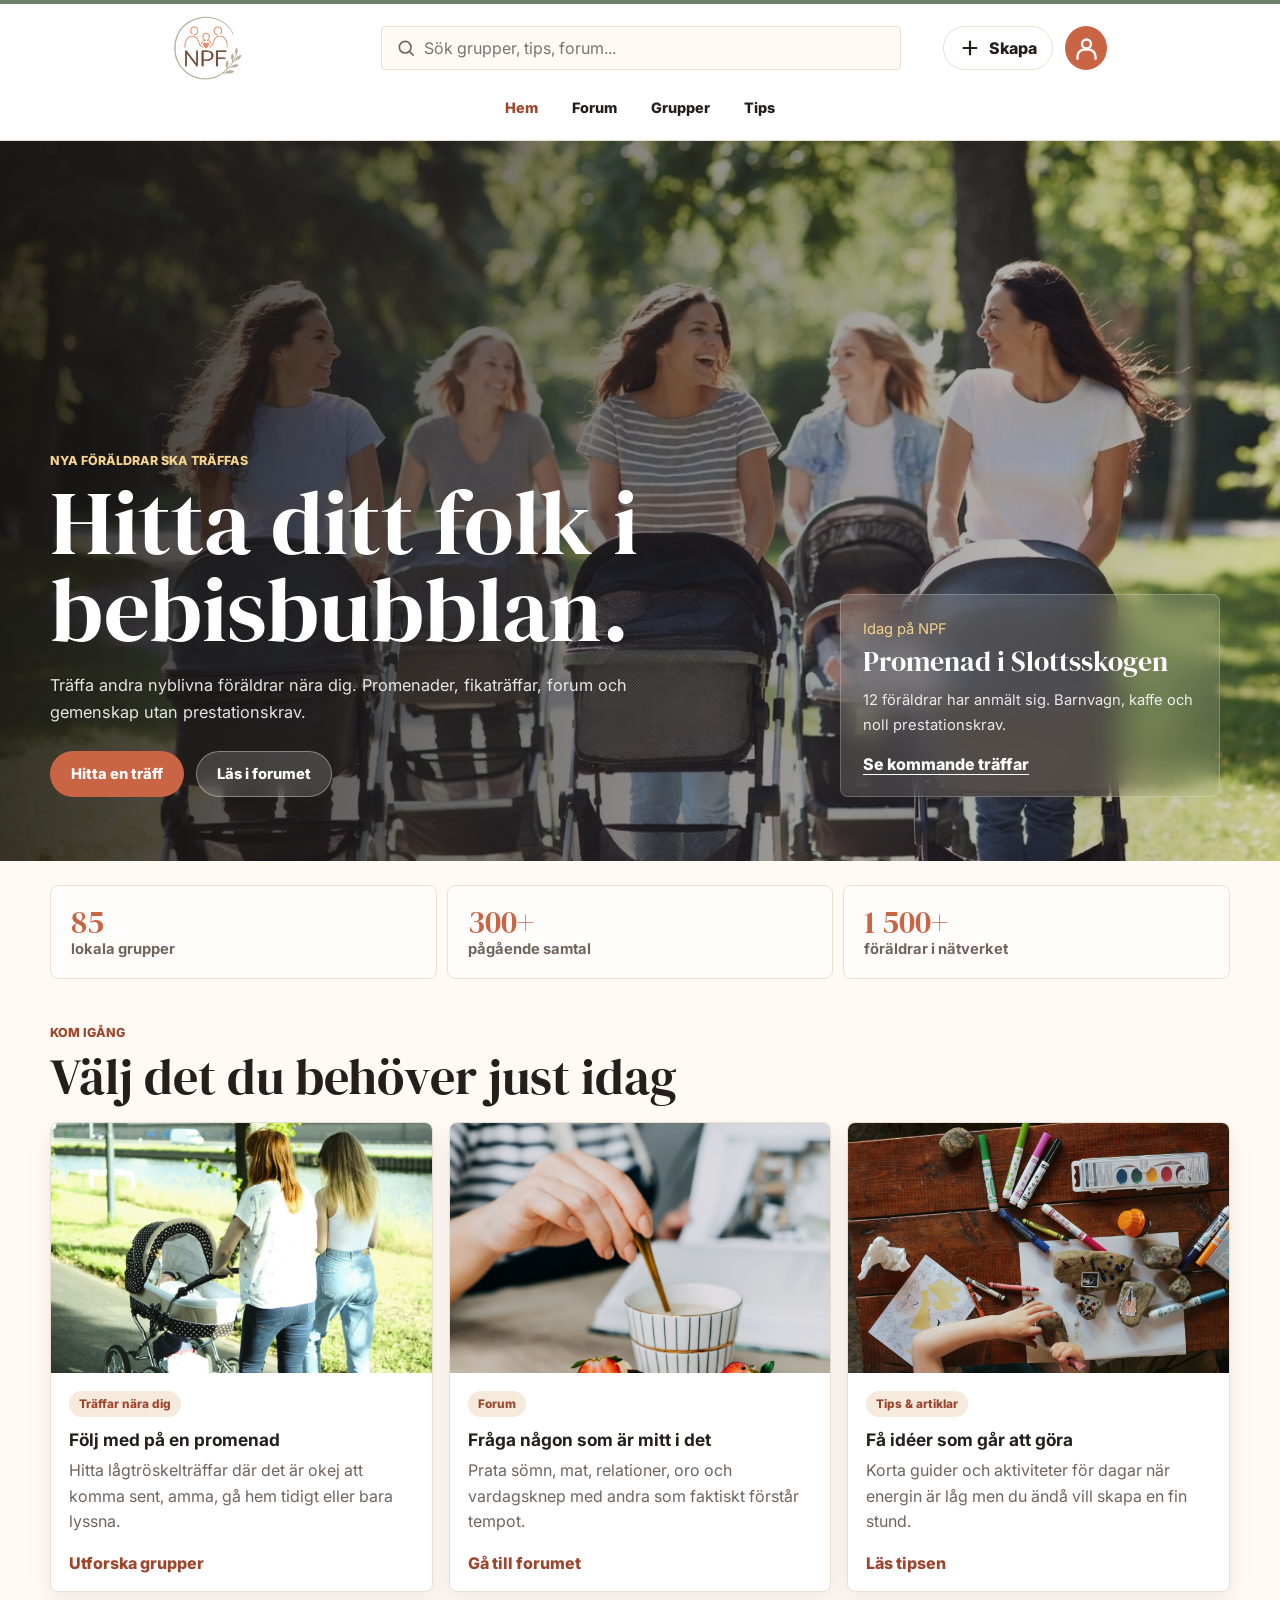
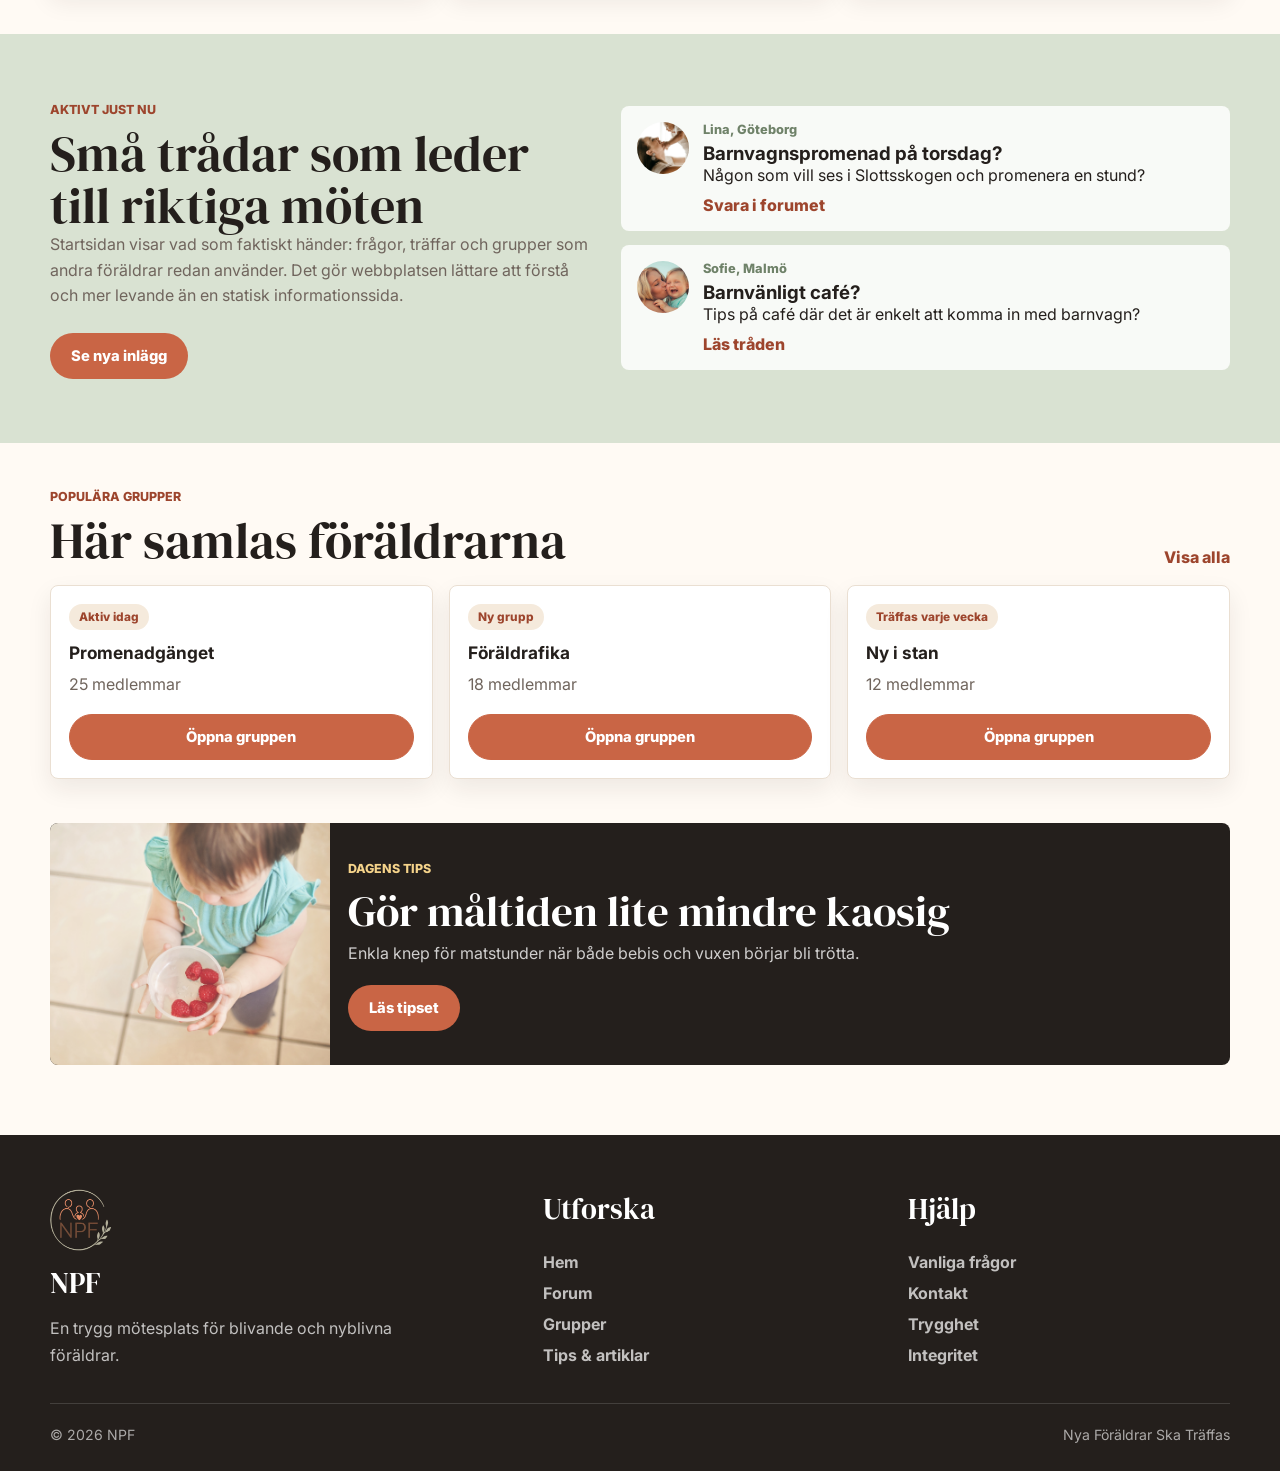
==== commit fd9b52b5: "Uppdatera sida" ====
--- a/index.html
+++ b/index.html
@@ -40,6 +40,10 @@
       <a href="tips.html">Tips</a>
       <a href="skapa-inlagg.html">Skapa inlägg</a>
       <a href="profil.html">Profil</a>
+      <form action="forum.html">
+        <label class="sr-only" for="mobile-search-home">Sök</label>
+        <input type="search" id="mobile-search-home" name="q" placeholder="Sök på NPF...">
+      </form>
     </nav>
   </details>
 
@@ -48,19 +52,13 @@
       <svg viewBox="0 0 24 24" aria-hidden="true"><path d="M12 5v14"></path><path d="M5 12h14"></path></svg>
       Skapa
     </a>
-    <details class="mobile-search-popover">
-      <summary class="icon-action" aria-label="Sök">
-        <svg viewBox="0 0 24 24" aria-hidden="true">
+    <a href="forum.html" class="icon-action" aria-label="Sök">
+      <svg viewBox="0 0 24 24" aria-hidden="true">
         <circle cx="11" cy="11" r="6.5"></circle>
         <path d="m16 16 4.2 4.2"></path>
       </svg>
-      </summary>
-      <form class="mobile-search-dialog" action="forum.html">
-        <label class="sr-only" for="quick-search">Sök</label>
-        <input type="search" id="quick-search" name="q" placeholder="Sök grupper, tips, forum...">
-        <button type="submit" class="button primary">Sök</button>
-      </form>
-    </details>
+      <span class="notification-dot"></span>
+    </a>
     <a href="profil.html" class="avatar-action" aria-label="Profil">
       <svg viewBox="0 0 24 24" aria-hidden="true"><circle cx="12" cy="8" r="4"></circle><path d="M4 21v-2a6 6 0 0 1 6-6h4a6 6 0 0 1 6 6v2"></path></svg>
     </a>
@@ -245,7 +243,6 @@
     <nav class="footer-column" aria-label="Hjälp">
       <h3>Hjälp</h3>
       <a href="tips.html">Vanliga frågor</a>
-      <a href="login.html">Logga in</a>
       <a href="profil.html">Kontakt</a>
       <a href="forum.html">Trygghet</a>
       <a href="profil.html">Integritet</a>
--- a/style.css
+++ b/style.css
@@ -480,6 +480,14 @@
   text-underline-offset: 4px;
 }
 
+.image-credit {
+  margin: -8px 0 34px;
+  color: var(--muted);
+  font-size: 0.78rem;
+  font-weight: 600;
+  text-align: right;
+}
+
 .intro-strip {
   display: grid;
   grid-template-columns: 1fr;
@@ -1950,6 +1958,7 @@
 
   .home-page .intro-strip,
   .home-page .home-section,
+  .home-page .image-credit,
   .home-page .daily-tip {
     width: min(100% - 64px, 1180px);
     margin-left: auto;
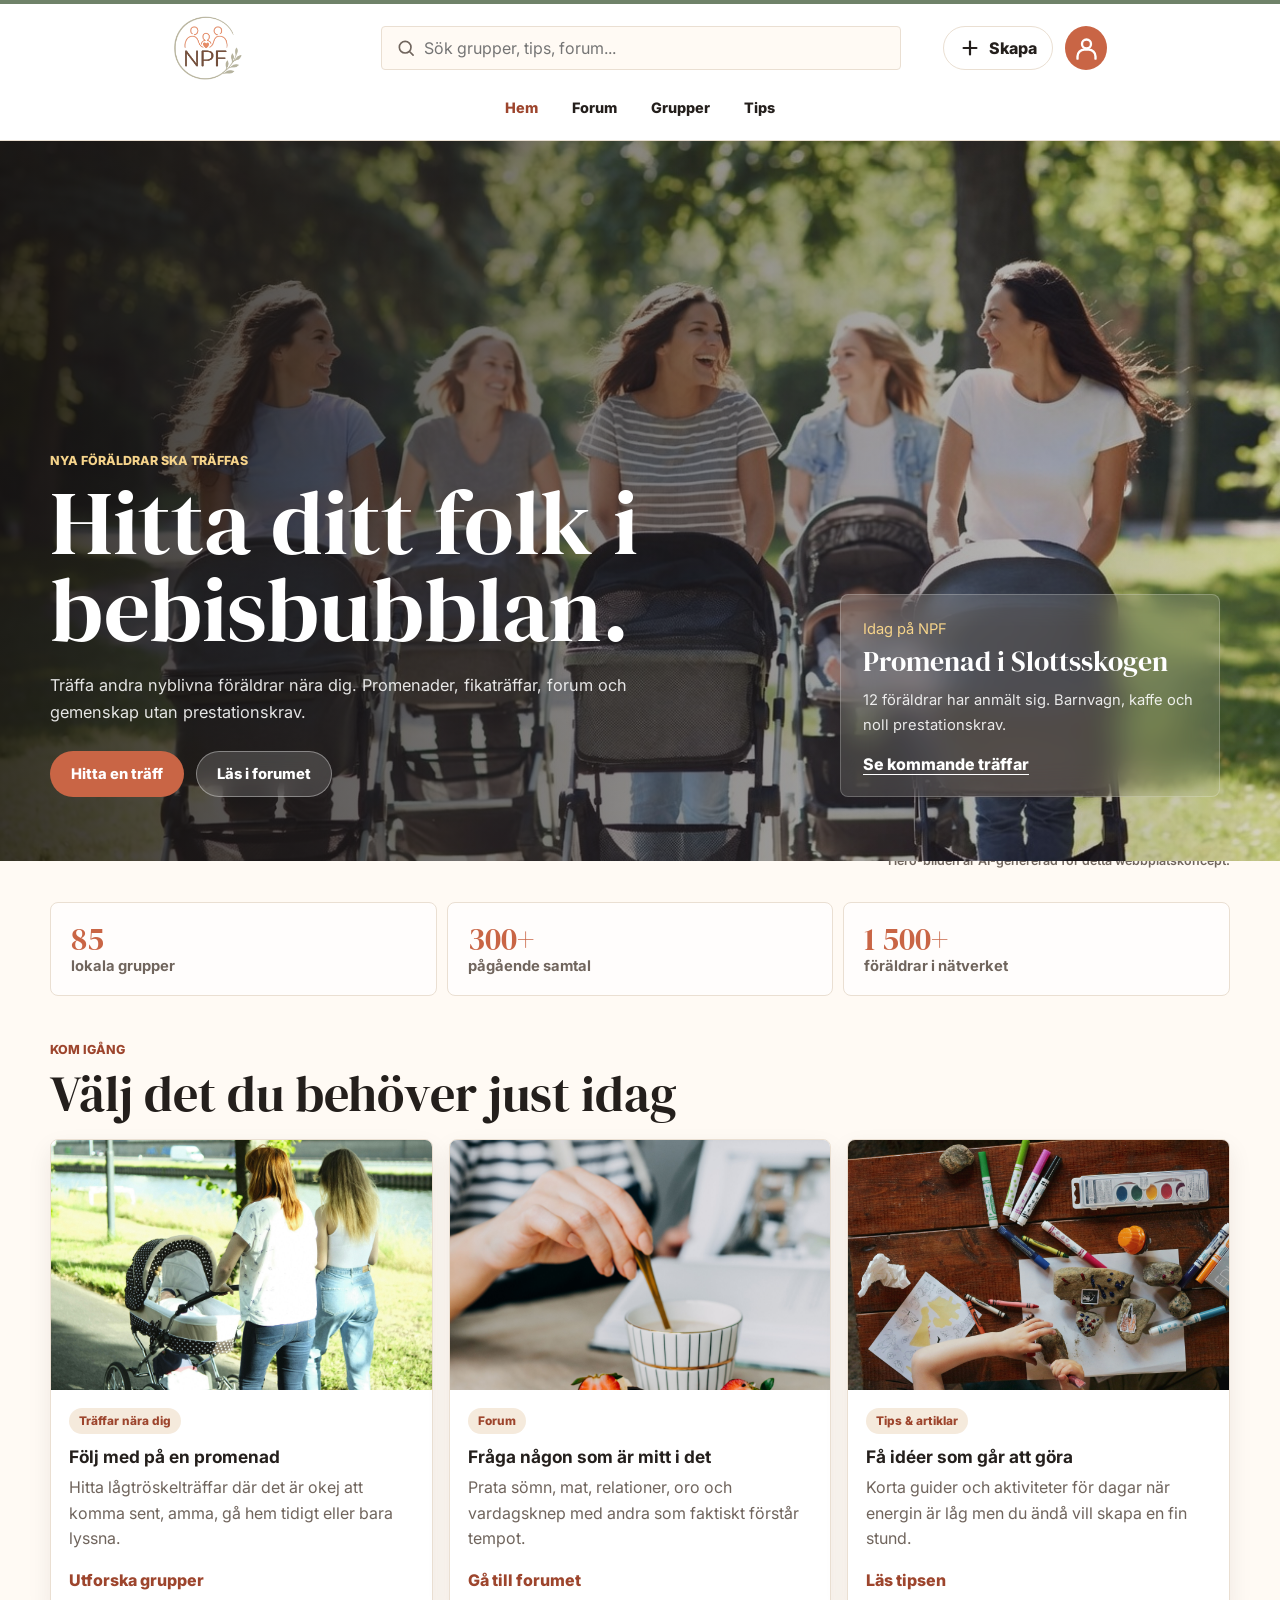
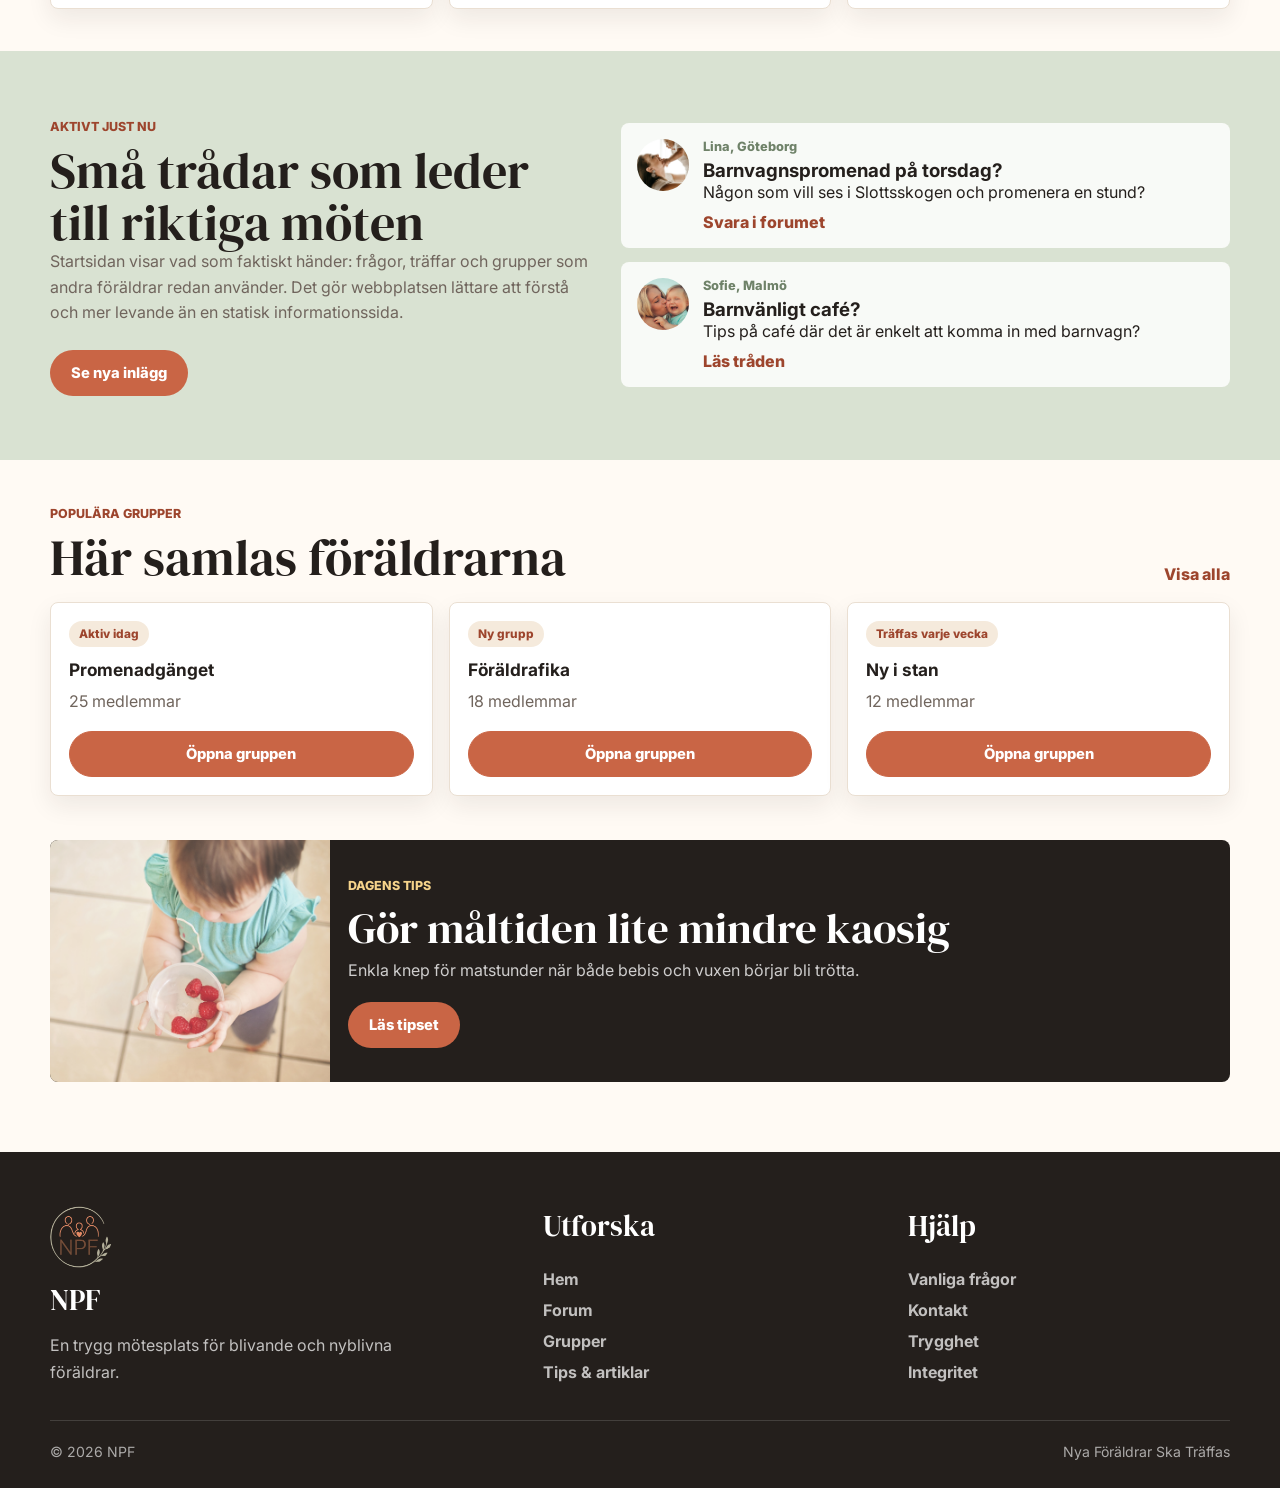
==== commit 97bd7915: "Ta bort sökfält i mobilmeny" ====
--- a/index.html
+++ b/index.html
@@ -40,10 +40,6 @@
       <a href="tips.html">Tips</a>
       <a href="skapa-inlagg.html">Skapa inlägg</a>
       <a href="profil.html">Profil</a>
-      <form action="forum.html">
-        <label class="sr-only" for="mobile-search-home">Sök</label>
-        <input type="search" id="mobile-search-home" name="q" placeholder="Sök på NPF...">
-      </form>
     </nav>
   </details>
 
@@ -52,13 +48,19 @@
       <svg viewBox="0 0 24 24" aria-hidden="true"><path d="M12 5v14"></path><path d="M5 12h14"></path></svg>
       Skapa
     </a>
-    <a href="forum.html" class="icon-action" aria-label="Sök">
-      <svg viewBox="0 0 24 24" aria-hidden="true">
-        <circle cx="11" cy="11" r="6.5"></circle>
-        <path d="m16 16 4.2 4.2"></path>
-      </svg>
-      <span class="notification-dot"></span>
-    </a>
+    <details class="mobile-search-popover">
+      <summary class="icon-action" aria-label="Sök">
+        <svg viewBox="0 0 24 24" aria-hidden="true">
+          <circle cx="11" cy="11" r="6.5"></circle>
+          <path d="m16 16 4.2 4.2"></path>
+        </svg>
+      </summary>
+      <form class="mobile-search-dialog" action="forum.html">
+        <label class="sr-only" for="quick-search">Sök</label>
+        <input type="search" id="quick-search" name="q" placeholder="Sök grupper, tips, forum...">
+        <button type="submit" class="button primary">Sök</button>
+      </form>
+    </details>
     <a href="profil.html" class="avatar-action" aria-label="Profil">
       <svg viewBox="0 0 24 24" aria-hidden="true"><circle cx="12" cy="8" r="4"></circle><path d="M4 21v-2a6 6 0 0 1 6-6h4a6 6 0 0 1 6 6v2"></path></svg>
     </a>
@@ -88,6 +90,8 @@
       <a href="grupp-promenad.html">Se kommande träffar</a>
     </aside>
   </section>
+
+  <p class="image-credit">Hero-bilden är AI-genererad för detta webbplatskoncept.</p>
 
   <section class="intro-strip" aria-label="Kort information">
     <article>
